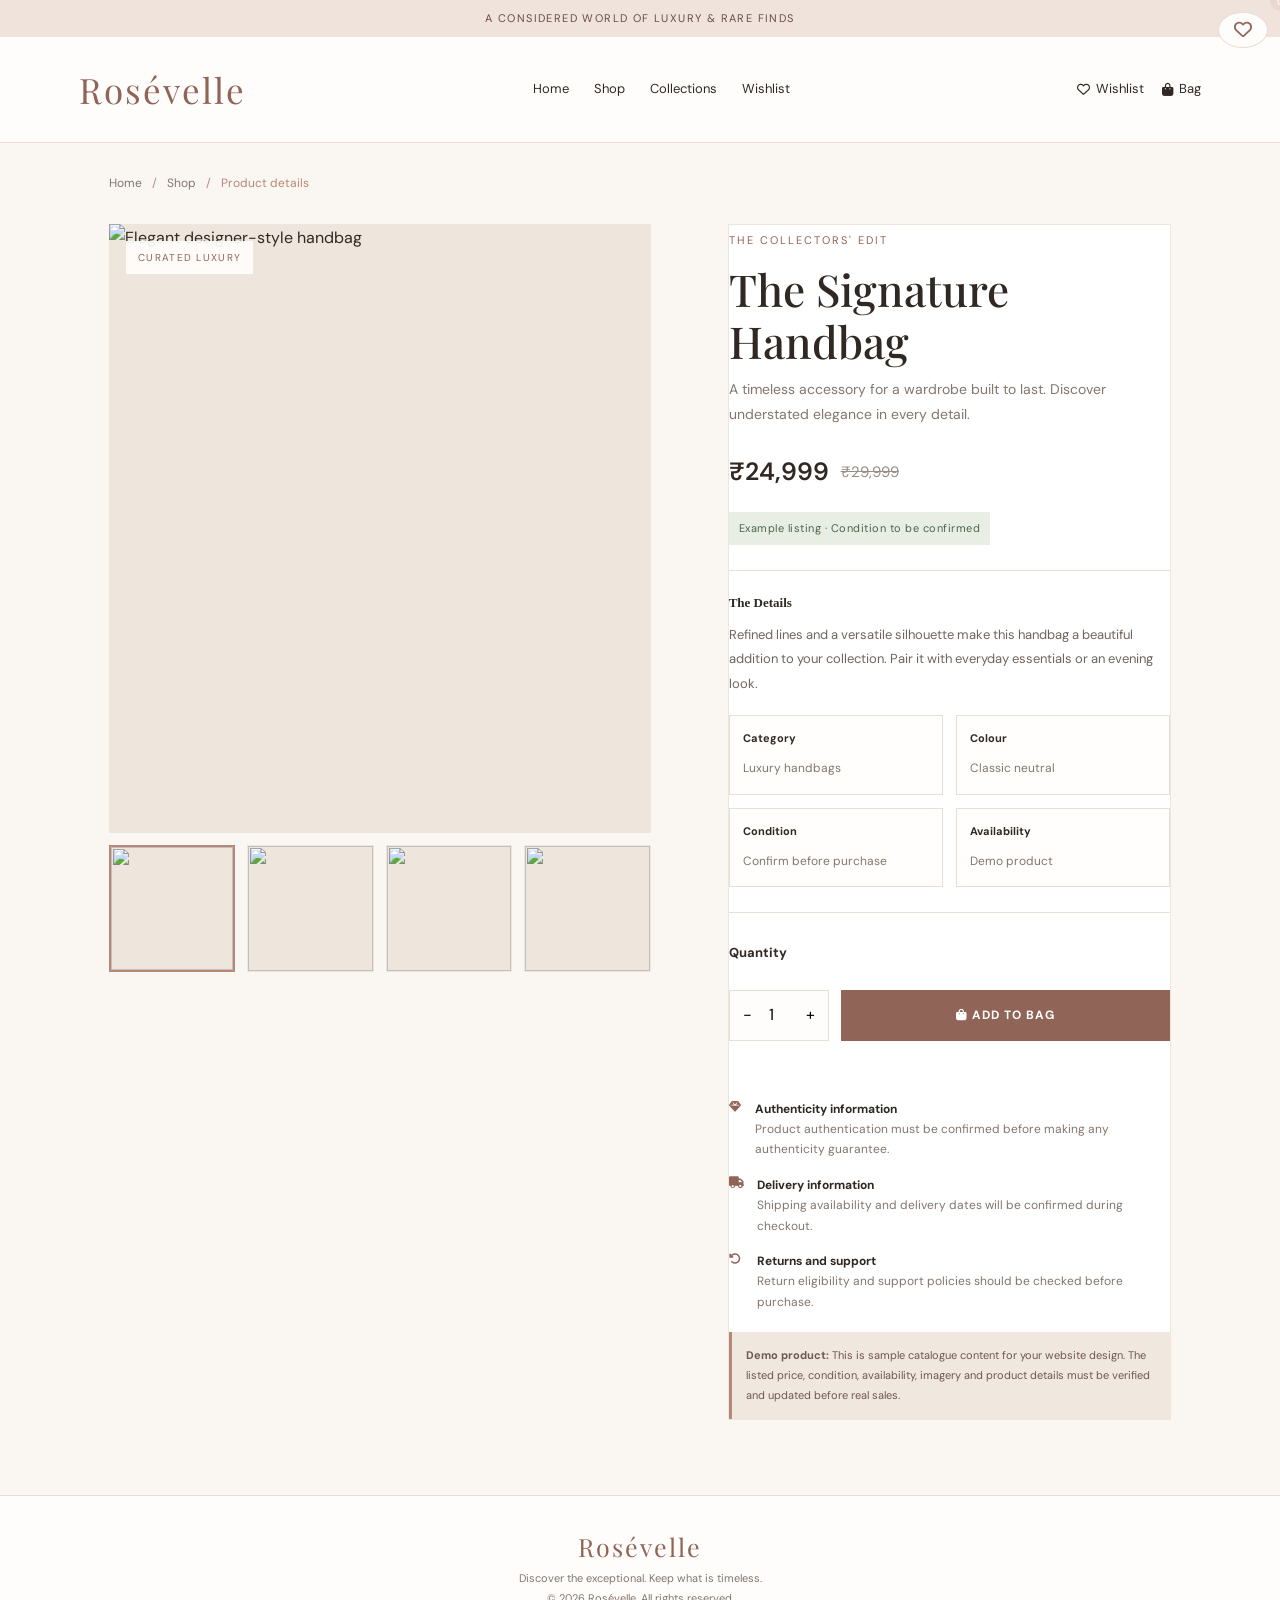
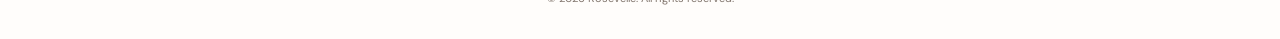
==== product.html @ 2bb7057b "Add product details page with HTML structure This file contains the complete HTML structure for the " ====
<!DOCTYPE html>
<html lang="en">
<head>
  <meta charset="UTF-8">
  <meta name="viewport" content="width=device-width, initial-scale=1.0">

  <title>Product Details | Rosévelle</title>
  <meta name="description" content="Explore exceptional luxury and collectible finds at Rosévelle.">

  <link rel="stylesheet" href="style.css">
  <link rel="preconnect" href="https://fonts.googleapis.com">
  <link rel="preconnect" href="https://fonts.gstatic.com" crossorigin>
  <link href="https://fonts.googleapis.com/css2?family=DM+Sans:wght@400;500;600;700&family=Playfair+Display:wght@400;500;600;700&display=swap" rel="stylesheet">
  <link rel="stylesheet" href="https://cdnjs.cloudflare.com/ajax/libs/font-awesome/6.5.2/css/all.min.css">

  <style>
    :root {
      --rv-cream: #faf7f2;
      --rv-white: #fffdfb;
      --rv-rose: #b88778;
      --rv-dark-rose: #906456;
      --rv-ink: #302923;
      --rv-muted: #82766e;
      --rv-border: #e8ded5;
      --rv-green: #58745b;
    }

    * { box-sizing: border-box; }

    body {
      margin: 0;
      background: var(--rv-cream);
      color: var(--rv-ink);
      font-family: "DM Sans", sans-serif;
    }

    a { color: inherit; text-decoration: none; }
    button, input { font: inherit; }
    button { cursor: pointer; }

    .rv-header {
      background: var(--rv-white);
      border-bottom: 1px solid var(--rv-border);
    }

    .rv-topline {
      padding: 9px 16px;
      text-align: center;
      background: #efe3dc;
      color: #674d43;
      font-size: 11px;
      letter-spacing: 1.4px;
    }

    .rv-header-main {
      max-width: 1250px;
      margin: auto;
      padding: 23px 5%;
      display: flex;
      align-items: center;
      justify-content: space-between;
      gap: 20px;
    }

    .rv-logo {
      font-family: "Playfair Display", serif;
      font-size: clamp(24px, 4vw, 35px);
      letter-spacing: 2px;
      color: var(--rv-dark-rose);
      white-space: nowrap;
    }

    .rv-nav {
      display: flex;
      gap: 25px;
      align-items: center;
      font-size: 13px;
    }

    .rv-nav a:hover,
    .rv-breadcrumb a:hover { color: var(--rv-rose); }

    .rv-header-actions {
      display: flex;
      align-items: center;
      gap: 18px;
    }

    .rv-icon-link {
      display: inline-flex;
      align-items: center;
      gap: 6px;
      font-size: 13px;
    }

    .rv-count {
      display: inline-grid;
      place-items: center;
      min-width: 20px;
      height: 20px;
      padding: 0 5px;
      border-radius: 50%;
      background: #ead8cf;
      font-size: 11px;
    }

    .rv-menu-toggle {
      display: none;
      background: none;
      border: 0;
      color: var(--rv-ink);
      font-size: 22px;
    }

    .rv-main {
      max-width: 1190px;
      margin: auto;
      padding: 30px 5% 75px;
    }

    .rv-breadcrumb {
      display: flex;
      flex-wrap: wrap;
      gap: 10px;
      margin-bottom: 30px;
      color: var(--rv-muted);
      font-size: 12px;
    }

    .rv-breadcrumb span { color: var(--rv-rose); }

    .rv-product-grid {
      display: grid;
      grid-template-columns: minmax(0, 1.1fr) minmax(320px, .9fr);
      gap: clamp(35px, 6vw, 80px);
      align-items: start;
    }

    .rv-gallery-main {
      position: relative;
      overflow: hidden;
      background: #eee6dd;
      aspect-ratio: 4 / 4.5;
    }

    .rv-gallery-main img {
      display: block;
      width: 100%;
      height: 100%;
      object-fit: cover;
      transition: opacity .2s ease;
    }

    .rv-image-label {
      position: absolute;
      top: 17px;
      left: 17px;
      padding: 8px 12px;
      background: rgba(255,253,251,.92);
      color: var(--rv-dark-rose);
      font-size: 10px;
      letter-spacing: 1.3px;
      text-transform: uppercase;
    }

    .rv-thumbnails {
      display: grid;
      grid-template-columns: repeat(4, 1fr);
      gap: 12px;
      margin-top: 12px;
    }

    .rv-thumb {
      padding: 0;
      overflow: hidden;
      border: 1px solid transparent;
      background: #eee6dd;
      aspect-ratio: 1;
    }

    .rv-thumb.active { border: 2px solid var(--rv-rose); }

    .rv-thumb img {
      display: block;
      width: 100%;
      height: 100%;
      object-fit: cover;
    }

    .rv-product-info { padding-top: 6px; }

    .rv-eyebrow {
      color: var(--rv-dark-rose);
      font-size: 11px;
      letter-spacing: 2px;
      text-transform: uppercase;
    }

    .rv-product-title {
      margin: 14px 0 10px;
      font-family: "Playfair Display", serif;
      font-size: clamp(30px, 4vw, 44px);
      font-weight: 500;
      line-height: 1.18;
    }

    .rv-subtitle {
      margin: 0;
      color: var(--rv-muted);
      font-size: 14px;
      line-height: 1.8;
    }

    .rv-price-row {
      display: flex;
      flex-wrap: wrap;
      align-items: center;
      gap: 12px;
      margin: 24px 0 10px;
    }

    .rv-price {
      font-size: 25px;
      font-weight: 600;
    }

    .rv-old-price {
      color: #998d85;
      font-size: 15px;
      text-decoration: line-through;
    }

    .rv-condition {
      display: inline-block;
      margin-top: 8px;
      padding: 7px 10px;
      background: #e8eee4;
      color: #49654b;
      font-size: 11px;
      letter-spacing: .5px;
    }

    .rv-divider {
      height: 1px;
      margin: 25px 0;
      background: var(--rv-border);
    }

    .rv-section-title {
      margin: 0 0 12px;
      font-size: 13px;
      font-weight: 700;
    }

    .rv-description {
      color: #6f655e;
      font-size: 13px;
      line-height: 1.9;
    }

    .rv-detail-list {
      display: grid;
      grid-template-columns: 1fr 1fr;
      gap: 13px;
      margin: 18px 0 0;
    }

    .rv-detail {
      padding: 13px;
      border: 1px solid var(--rv-border);
      background: rgba(255,253,251,.65);
    }

    .rv-detail strong {
      display: block;
      margin-bottom: 6px;
      font-size: 11px;
    }

    .rv-detail span {
      color: var(--rv-muted);
      font-size: 12px;
    }

    .rv-purchase-row {
      display: flex;
      gap: 12px;
      margin-top: 24px;
    }

    .rv-quantity {
      display: flex;
      align-items: center;
      border: 1px solid var(--rv-border);
      background: var(--rv-white);
    }

    .rv-quantity button {
      width: 35px;
      height: 49px;
      border: 0;
      background: transparent;
    }

    .rv-quantity input {
      width: 28px;
      padding: 0;
      border: 0;
      outline: none;
      background: transparent;
      text-align: center;
    }

    .rv-add-button {
      flex: 1;
      min-height: 49px;
      padding: 12px 18px;
      border: 1px solid var(--rv-dark-rose);
      background: var(--rv-dark-rose);
      color: white;
      font-size: 12px;
      font-weight: 700;
      letter-spacing: 1px;
      text-transform: uppercase;
      transition: background .2s;
    }

    .rv-add-button:hover {
      background: #745044;
    }

    .rv-wishlist-button {
      display: grid;
      place-items: center;
      width: 50px;
      min-width: 50px;
      border: 1px solid var(--rv-border);
      background: var(--rv-white);
      color: var(--rv-dark-rose);
      font-size: 18px;
    }

    .rv-message {
      min-height: 22px;
      margin: 12px 0 0;
      color: var(--rv-green);
      font-size: 12px;
      line-height: 1.6;
    }

    .rv-service-list {
      display: grid;
      gap: 15px;
      margin-top: 24px;
    }

    .rv-service {
      display: flex;
      align-items: flex-start;
      gap: 12px;
      color: var(--rv-muted);
      font-size: 12px;
      line-height: 1.7;
    }

    .rv-service i {
      width: 17px;
      margin-top: 2px;
      color: var(--rv-dark-rose);
    }

    .rv-service strong {
      display: block;
      color: var(--rv-ink);
      font-size: 12px;
    }

    .rv-note {
      margin-top: 20px;
      padding: 14px;
      border-left: 3px solid var(--rv-rose);
      background: #f0e7df;
      color: #6e584e;
      font-size: 11px;
      line-height: 1.8;
    }

    .rv-footer {
      padding: 30px 5%;
      border-top: 1px solid var(--rv-border);
      background: var(--rv-white);
      text-align: center;
    }

    .rv-footer-logo {
      font-family: "Playfair Display", serif;
      font-size: 25px;
      letter-spacing: 2px;
      color: var(--rv-dark-rose);
    }

    .rv-footer p {
      color: var(--rv-muted);
      font-size: 11px;
      line-height: 1.8;
    }

    @media (max-width: 800px) {
      .rv-header-main { flex-wrap: wrap; padding: 18px 5%; }
      .rv-menu-toggle { display: block; }
      .rv-nav {
        display: none;
        order: 3;
        width: 100%;
        padding: 15px 0 5px;
        flex-direction: column;
        align-items: flex-start;
        gap: 18px;
      }
      .rv-nav.active { display: flex; }
      .rv-product-grid { grid-template-columns: 1fr; gap: 35px; }
      .rv-product-info { padding-top: 0; }
    }

    @media (max-width: 430px) {
      .rv-header-actions { gap: 12px; }
      .rv-icon-link .rv-action-text { display: none; }
      .rv-main { padding-top: 22px; }
      .rv-purchase-row { gap: 8px; }
      .rv-add-button { padding: 10px; font-size: 10px; }
      .rv-detail-list { gap: 8px; }
    }

    @media (prefers-reduced-motion: reduce) {
      *, *::before, *::after {
        scroll-behavior: auto !important;
        transition: none !important;
      }
    }
  </style>
</head>

<body>
  <header class="rv-header">
    <div class="rv-topline">
      A CONSIDERED WORLD OF LUXURY & RARE FINDS
    </div>

    <div class="rv-header-main">
      <button
        class="rv-menu-toggle"
        id="menuToggle"
        aria-label="Open navigation menu"
        aria-expanded="false"
        aria-controls="navLinks"
        type="button"
      >
        <i class="fa-solid fa-bars"></i>
      </button>

      <a class="rv-logo" href="index.html">Rosévelle</a>

      <nav class="rv-nav" id="navLinks" aria-label="Main navigation">
        <a href="index.html">Home</a>
        <a href="shop.html">Shop</a>
        <a href="index.html#categories">Collections</a>
        <a href="wishlist.html">Wishlist</a>
      </nav>

      <div class="rv-header-actions">
        <a class="rv-icon-link" href="wishlist.html" aria-label="Wishlist">
          <i class="fa-regular fa-heart"></i>
          <span class="rv-action-text">Wishlist</span>
        </a>

        <a class="rv-icon-link" href="cart.html" aria-label="Shopping cart">
          <i class="fa-solid fa-bag-shopping"></i>
          <span class="rv-action-text">Bag</span>
          <span class="count rv-count">0</span>
        </a>
      </div>
    </div>
  </header>

  <main class="rv-main">
    <nav class="rv-breadcrumb" aria-label="Breadcrumb">
      <a href="index.html">Home</a>
      <span>/</span>
      <a href="shop.html">Shop</a>
      <span>/</span>
      <span aria-current="page">Product details</span>
    </nav>

    <section class="rv-product-grid">
      <div class="rv-gallery">
        <div class="rv-gallery-main">
          <span class="rv-image-label">Curated Luxury</span>
          <img
            id="mainProductImage"
            src="https://images.unsplash.com/photo-1584917865442-de89df76afd3?auto=format&fit=crop&w=1000&q=85"
            alt="Elegant designer-style handbag"
          >
        </div>

        <div class="rv-thumbnails" aria-label="Product image gallery">
          <button class="rv-thumb active" type="button" aria-label="View product image 1" aria-pressed="true"
            data-image="https://images.unsplash.com/photo-1584917865442-de89df76afd3?auto=format&fit=crop&w=1000&q=85">
            <img src="https://images.unsplash.com/photo-1584917865442-de89df76afd3?auto=format&fit=crop&w=250&q=75" alt="">
          </button>

          <button class="rv-thumb" type="button" aria-label="View product image 2" aria-pressed="false"
            data-image="https://images.unsplash.com/photo-1590874103328-eac38a683ce7?auto=format&fit=crop&w=1000&q=85">
            <img src="https://images.unsplash.com/photo-1590874103328-eac38a683ce7?auto=format&fit=crop&w=250&q=75" alt="">
          </button>

          <button class="rv-thumb" type="button" aria-label="View product image 3" aria-pressed="false"
            data-image="https://images.unsplash.com/photo-1566150905458-1bf1fc113f0d?auto=format&fit=crop&w=1000&q=85">
            <img src="https://images.unsplash.com/photo-1566150905458-1bf1fc113f0d?auto=format&fit=crop&w=250&q=75" alt="">
          </button>

          <button class="rv-thumb" type="button" aria-label="View product image 4" aria-pressed="false"
            data-image="https://images.unsplash.com/photo-1548036328-c9fa89d128fa?auto=format&fit=crop&w=1000&q=85">
            <img src="https://images.unsplash.com/photo-1548036328-c9fa89d128fa?auto=format&fit=crop&w=250&q=75" alt="">
          </button>
        </div>
      </div>

      <div class="rv-product-card product-card">
        <div class="rv-product-info">
          <p class="rv-eyebrow">The Collectors' Edit</p>

          <h1 class="rv-product-title">The Signature Handbag</h1>

          <p class="rv-subtitle">
            A timeless accessory for a wardrobe built to last.
            Discover understated elegance in every detail.
          </p>

          <div class="rv-price-row">
            <span class="rv-price price">₹24,999</span>
            <span class="rv-old-price">₹29,999</span>
          </div>

          <span class="rv-condition">Example listing · Condition to be confirmed</span>

          <div class="rv-divider"></div>

          <h2 class="rv-section-title">The Details</h2>

          <p class="rv-description">
            Refined lines and a versatile silhouette make this handbag
            a beautiful addition to your collection. Pair it with
            everyday essentials or an evening look.
          </p>

          <div class="rv-detail-list">
            <div class="rv-detail">
              <strong>Category</strong>
              <span>Luxury handbags</span>
            </div>
            <div class="rv-detail">
              <strong>Colour</strong>
              <span>Classic neutral</span>
            </div>
            <div class="rv-detail">
              <strong>Condition</strong>
              <span>Confirm before purchase</span>
            </div>
            <div class="rv-detail">
              <strong>Availability</strong>
              <span>Demo product</span>
            </div>
          </div>

          <div class="rv-divider"></div>

          <label class="rv-section-title" for="quantity">Quantity</label>

          <div class="rv-purchase-row">
            <div class="rv-quantity">
              <button type="button" id="decreaseQuantity" aria-label="Decrease quantity">−</button>
              <input id="quantity" type="number" value="1" min="1" max="10" inputmode="numeric" aria-label="Quantity">
              <button type="button" id="increaseQuantity" aria-label="Increase quantity">+</button>
            </div>

            <button
              type="button"
              class="rv-add-button add-to-cart"
              data-product-id="rosevelle-signature-handbag"
            >
              <i class="fa-solid fa-bag-shopping"></i>
              Add to Bag
            </button>

            <button
              type="button"
              class="rv-wishlist-button wishlist-btn"
              data-product-id="rosevelle-signature-handbag"
              aria-label="Add to wishlist"
              aria-pressed="false"
            >
              <i class="fa-regular fa-heart"></i>
            </button>
          </div>

          <p id="productMessage" class="rv-message" role="status" aria-live="polite"></p>

          <div class="rv-service-list">
            <div class="rv-service">
              <i class="fa-solid fa-gem"></i>
              <div>
                <strong>Authenticity information</strong>
                Product authentication must be confirmed before making any authenticity guarantee.
              </div>
            </div>

            <div class="rv-service">
              <i class="fa-solid fa-truck"></i>
              <div>
                <strong>Delivery information</strong>
                Shipping availability and delivery dates will be confirmed during checkout.
              </div>
            </div>

            <div class="rv-service">
              <i class="fa-solid fa-rotate-left"></i>
              <div>
                <strong>Returns and support</strong>
                Return eligibility and support policies should be checked before purchase.
              </div>
            </div>
          </div>

          <div class="rv-note">
            <strong>Demo product:</strong> This is sample catalogue content for your
            website design. The listed price, condition, availability, imagery and
            product details must be verified and updated before real sales.
          </div>
        </div>
      </div>
    </section>
  </main>

  <footer class="rv-footer">
    <a class="rv-footer-logo" href="index.html">Rosévelle</a>
    <p>Discover the exceptional. Keep what is timeless.</p>
    <p>© <span id="currentYear"></span> Rosévelle. All rights reserved.</p>
  </footer>

  <script src="script.js"></script>

  <script>
    // Product image gallery
    const mainProductImage = document.getElementById("mainProductImage");
    const thumbnailButtons = document.querySelectorAll(".rv-thumb");

    thumbnailButtons.forEach(function (button) {
      button.addEventListener("click", function () {
        mainProductImage.src = button.dataset.image;

        thumbnailButtons.forEach(function (thumb) {
          thumb.classList.remove("active");
          thumb.setAttribute("aria-pressed", "false");
        });

        button.classList.add("active");
        button.setAttribute("aria-pressed", "true");
      });
    });

    // Quantity selector
    const quantityInput = document.getElementById("quantity");
    const decreaseButton = document.getElementById("decreaseQuantity");
    const increaseButton = document.getElementById("increaseQuantity");

    decreaseButton.addEventListener("click", function () {
      const current = Number(quantityInput.value) || 1;
      quantityInput.value = Math.max(1, current - 1);
    });

    increaseButton.addEventListener("click", function () {
      const current = Number(quantityInput.value) || 1;
      quantityInput.value = Math.min(10, current + 1);
    });

    quantityInput.addEventListener("change", function () {
      let value = Number(quantityInput.value) || 1;
      value = Math.max(1, Math.min(10, Math.floor(value)));
      quantityInput.value = value;
    });

    // Use the selected quantity with the existing demo cart script.
    const addButton = document.querySelector(".rv-add-button");
    const productMessage = document.getElementById("productMessage");

    addButton.addEventListener("click", function () {
      const quantity = Number(quantityInput.value) || 1;
      const productId = addButton.dataset.productId;

      try {
        const saved = JSON.parse(localStorage.getItem("rosevelleCart") || "[]");
        const cart = Array.isArray(saved) ? saved : [];

        let item = cart.find(function (product) {
          return product.id === productId;
        });

        if (item) {
          item.quantity = (Number(item.quantity) || 0) + quantity;
        } else {
          cart.push({
            id: productId,
            name: "The Signature Handbag",
            price: "₹24,999",
            quantity: quantity
          });
        }

        localStorage.setItem("rosevelleCart", JSON.stringify(cart));

        const count = document.querySelector(".rv-count");
        if (count) {
          count.textContent = cart.reduce(function (sum, product) {
            return sum + (Number(product.quantity) || 0);
          }, 0);
        }

        productMessage.textContent =
          quantity + " item(s) added to your demo shopping bag.";
      } catch (error) {
        productMessage.textContent =
          "Your browser could not save the demo cart. Please check browser storage settings.";
      }
    });

    // Product-page wishlist feedback
    const wishlistButton = document.querySelector(".rv-wishlist-button");

    wishlistButton.addEventListener("click", function () {
      const saved = wishlistButton.getAttribute("aria-pressed") === "true";
      productMessage.textContent = saved
        ? "Product removed from wishlist."
        : "Product saved to your wishlist.";
    });
  </script>
</body>
</html>
---- style.css ----
/* =========================================
   ROSÉVELLE — LUXURY WEBSITE STYLES
   ========================================= */

/* ---------- RESET & BASE ---------- */

* {
    margin: 0;
    padding: 0;
    box-sizing: border-box;
}

:root {
    --cream: #faf7f2;
    --ivory: #fffdf9;
    --rose-gold: #b77e79;
    --rose-light: #e8c9c3;
    --rose-dark: #875852;
    --champagne: #d8c3a5;
    --text: #332c2a;
    --text-light: #786e69;
    --white: #ffffff;
    --border: #e9dfd6;
    --shadow: 0 12px 35px rgba(70, 45, 35, 0.09);
    --transition: 0.3s ease;
}

html {
    scroll-behavior: smooth;
    scroll-padding-top: 100px;
}

body {
    font-family: 'Montserrat', sans-serif;
    background: var(--cream);
    color: var(--text);
    line-height: 1.7;
    overflow-x: hidden;
}

img {
    display: block;
    width: 100%;
    max-width: 100%;
    object-fit: cover;
}

a {
    color: inherit;
    text-decoration: none;
}

button,
input {
    font: inherit;
}

button {
    cursor: pointer;
}

button:focus-visible,
a:focus-visible,
input:focus-visible {
    outline: 2px solid var(--rose-gold);
    outline-offset: 4px;
}

ul {
    list-style: none;
}

h1,
h2,
h3,
.logo {
    font-family: 'Cormorant Garamond', serif;
    line-height: 1.15;
}

h1 {
    font-size: clamp(2.8rem, 5vw, 5rem);
    font-weight: 500;
}

h2 {
    font-size: clamp(2.2rem, 4vw, 3.5rem);
    font-weight: 500;
}

h3 {
    font-size: 1.5rem;
    font-weight: 600;
}

p {
    color: var(--text-light);
}

.section-padding {
    padding: 100px 7%;
}

.eyebrow {
    display: inline-block;
    color: var(--rose-dark);
    font-size: 0.7rem;
    font-weight: 600;
    letter-spacing: 3px;
    text-transform: uppercase;
    margin-bottom: 18px;
}

.section-heading {
    text-align: center;
    max-width: 720px;
    margin: 0 auto 55px;
}

.section-heading h2 {
    margin-bottom: 15px;
}

.section-heading p {
    font-size: 0.9rem;
}

.btn {
    display: inline-flex;
    align-items: center;
    justify-content: center;
    gap: 12px;
    padding: 14px 27px;
    border: 1px solid transparent;
    font-size: 0.75rem;
    font-weight: 600;
    letter-spacing: 1px;
    transition: var(--transition);
}

.btn-primary {
    background: var(--rose-gold);
    color: var(--white);
}

.btn-primary:hover {
    background: var(--rose-dark);
    transform: translateY(-2px);
}

.btn-outline {
    background: transparent;
    color: var(--rose-dark);
    border-color: var(--rose-gold);
}

.btn-outline:hover {
    background: var(--rose-gold);
    color: var(--white);
}

.text-link {
    display: inline-flex;
    align-items: center;
    gap: 10px;
    color: var(--rose-dark);
    font-size: 0.75rem;
    font-weight: 600;
    border-bottom: 1px solid var(--rose-gold);
    padding-bottom: 5px;
}

.text-link i {
    transition: transform var(--transition);
}

.text-link:hover i {
    transform: translateX(5px);
}

/* ---------- ANNOUNCEMENT BAR ---------- */

.announcement-bar {
    background: var(--rose-dark);
    color: var(--white);
    text-align: center;
    padding: 9px 15px;
    font-size: 0.65rem;
    font-weight: 500;
    letter-spacing: 2px;
}

/* ---------- HEADER & NAVIGATION ---------- */

.site-header {
    position: sticky;
    top: 0;
    z-index: 1000;
    background: rgba(255, 253, 249, 0.97);
    backdrop-filter: blur(12px);
    box-shadow: 0 2px 15px rgba(50, 35, 30, 0.04);
}

.navbar {
    min-height: 90px;
    display: flex;
    align-items: center;
    justify-content: space-between;
    gap: 25px;
    padding: 15px 7%;
}

.logo {
    display: inline-flex;
    align-items: center;
    gap: 10px;
    color: var(--rose-dark);
    font-size: 1.55rem;
    font-weight: 600;
    letter-spacing: 1px;
    white-space: nowrap;
}

.logo i {
    color: var(--rose-gold);
    font-size: 1.1rem;
}

.nav-links {
    display: flex;
    align-items: center;
    justify-content: center;
    gap: 30px;
}

.nav-links a {
    position: relative;
    color: var(--text);
    font-size: 0.72rem;
    font-weight: 500;
    transition: color var(--transition);
}

.nav-links a::after {
    content: '';
    position: absolute;
    bottom: -7px;
    left: 0;
    width: 0;
    height: 1px;
    background: var(--rose-gold);
    transition: width var(--transition);
}

.nav-links a:hover {
    color: var(--rose-dark);
}

.nav-links a:hover::after {
    width: 100%;
}

.nav-actions {
    display: flex;
    align-items: center;
    gap: 19px;
}

.nav-actions a {
    position: relative;
    font-size: 1rem;
    transition: color var(--transition);
}

.nav-actions a:hover {
    color: var(--rose-gold);
}

.count {
    position: absolute;
    top: -9px;
    right: -10px;
    min-width: 16px;
    height: 16px;
    padding: 0 4px;
    display: flex;
    align-items: center;
    justify-content: center;
    border-radius: 50%;
    background: var(--rose-gold);
    color: var(--white);
    font-size: 0.55rem;
}

.menu-toggle {
    display: none;
    background: none;
    border: none;
    color: var(--text);
    font-size: 1.3rem;
}

/* ---------- HERO SECTION ---------- */

.hero {
    position: relative;
    min-height: 650px;
    padding: 75px 7%;
    display: grid;
    grid-template-columns: 1fr 0.9fr;
    align-items: center;
    gap: 70px;
    overflow: hidden;
    background: linear-gradient(120deg, #f7eee7, #fffaf5 60%, #f0ded6);
}

.hero-content {
    position: relative;
    z-index: 2;
    max-width: 570px;
}

.hero-content h1 {
    margin-bottom: 24px;
    color: var(--text);
}

.hero-content p {
    max-width: 440px;
    margin-bottom: 30px;
    font-size: 0.95rem;
    line-height: 1.9;
}

.hero-features {
    display: flex;
    flex-wrap: wrap;
    gap: 25px;
    margin-top: 35px;
}

.hero-features span {
    display: inline-flex;
    align-items: center;
    gap: 8px;
    color: var(--text-light);
    font-size: 0.72rem;
}

.hero-features i {
    color: var(--rose-gold);
}

.hero-image {
    position: relative;
    z-index: 1;
    height: 480px;
}

.hero-image > img {
    height: 100%;
    border-radius: 180px 180px 5px 5px;
    box-shadow: var(--shadow);
}

.hero-image-label {
    position: absolute;
    right: -20px;
    bottom: 35px;
    min-width: 235px;
    padding: 20px 25px;
    background: var(--ivory);
    box-shadow: var(--shadow);
}

.hero-image-label span {
    display: block;
    margin-bottom: 7px;
    color: var(--rose-dark);
    font-size: 0.6rem;
    letter-spacing: 2px;
}

.hero-image-label strong {
    font-family: 'Cormorant Garamond', serif;
    font-size: 1.3rem;
    font-weight: 600;
}

.hero-decoration {
    position: absolute;
    border: 1px solid rgba(183, 126, 121, 0.18);
    border-radius: 50%;
    pointer-events: none;
}

.decoration-one {
    width: 350px;
    height: 350px;
    top: -180px;
    left: 35%;
}

.decoration-two {
    width: 250px;
    height: 250px;
    bottom: -130px;
    left: 20%;
}

/* ---------- TRUST STRIP ---------- */

.trust-strip {
    display: grid;
    grid-template-columns: repeat(4, 1fr);
    padding: 27px 7%;
    background: var(--ivory);
    border-bottom: 1px solid var(--border);
}

.trust-item {
    display: flex;
    align-items: center;
    justify-content: center;
    gap: 12px;
    padding: 8px;
    border-right: 1px solid var(--border);
}

.trust-item:last-child {
    border-right: none;
}

.trust-item i {
    color: var(--rose-gold);
    font-size: 1.1rem;
}

.trust-item span {
    color: var(--text-light);
    font-size: 0.7rem;
    font-weight: 500;
}

/* ---------- CATEGORY SECTION ---------- */

.categories-section {
    background: var(--cream);
}

.category-grid {
    display: grid;
    grid-template-columns: repeat(4, minmax(0, 1fr));
    gap: 25px;
}

.category-card {
    display: block;
    min-width: 0;
}

.category-image {
    position: relative;
    height: 340px;
    overflow: hidden;
    background: #eadfd5;
}

.category-image img {
    height: 100%;
    transition: transform 0.7s ease;
}

.category-card:hover .category-image img {
    transform: scale(1.07);
}

.category-number {
    position: absolute;
    top: 15px;
    left: 15px;
    display: grid;
    place-items: center;
    width: 38px;
    height: 38px;
    background: rgba(255, 253, 249, 0.92);
    color: var(--rose-dark);
    font-family: 'Cormorant Garamond', serif;
    font-size: 1rem;
}

.category-info {
    display: flex;
    align-items: center;
    justify-content: space-between;
    gap: 10px;
    padding: 19px 0;
    border-bottom: 1px solid var(--border);
}

.category-info h3 {
    margin-bottom: 6px;
    font-size: 1.4rem;
    transition: color var(--transition);
}

.category-card:hover .category-info h3 {
    color: var(--rose-dark);
}

.category-info p {
    font-size: 0.7rem;
}

.category-arrow {
    flex-shrink: 0;
    display: grid;
    place-items: center;
    width: 38px;
    height: 38px;
    border: 1px solid var(--border);
    border-radius: 50%;
    color: var(--rose-dark);
    transition: all var(--transition);
}

.category-card:hover .category-arrow {
    background: var(--rose-gold);
    border-color: var(--rose-gold);
    color: var(--white);
}

/* ---------- FEATURED COLLECTION ---------- */

.featured-section {
    background: var(--ivory);
}

.section-heading-row {
    max-width: none;
    display: flex;
    align-items: end;
    justify-content: space-between;
    gap: 25px;
    text-align: left;
}

.section-heading-row .text-link {
    flex-shrink: 0;
    margin-bottom: 12px;
}

.product-grid {
    display: grid;
    grid-template-columns: repeat(4, minmax(0, 1fr));
    gap: 25px;
}

.product-card {
    min-width: 0;
    background: var(--white);
    border: 1px solid rgba(233, 223, 214, 0.8);
    transition: transform var(--transition), box-shadow var(--transition);
}

.product-card:hover {
    transform: translateY(-5px);
    box-shadow: var(--shadow);
}

.product-image {
    position: relative;
    height: 320px;
    overflow: hidden;
    background: #f0e8df;
}

.product-image > img {
    height: 100%;
    transition: transform 0.6s ease;
}

.product-card:hover .product-image > img {
    transform: scale(1.05);
}

.product-badge {
    position: absolute;
    top: 14px;
    left: 14px;
    padding: 6px 10px;
    background: var(--rose-gold);
    color: var(--white);
    font-size: 0.58rem;
    font-weight: 600;
    letter-spacing: 0.5px;
}

.gold-badge {
    background: #b29a72;
}

.wishlist-btn {
    position: absolute;
    top: 12px;
    right: 12px;
    display: grid;
    place-items: center;
    width: 36px;
    height: 36px;
    border: none;
    border-radius: 50%;
    background: rgba(255, 253, 249, 0.95);
    color: var(--rose-dark);
    font-size: 1rem;
    transition: all var(--transition);
}

.wishlist-btn:hover {
    background: var(--rose-gold);
    color: var(--white);
}

.quick-view {
    position: absolute;
    right: 12px;
    bottom: 12px;
    left: 12px;
    padding: 11px;
    background: rgba(255, 253, 249, 0.96);
    color: var(--text);
    text-align: center;
    font-size: 0.7rem;
    font-weight: 600;
    opacity: 0;
    transform: translateY(10px);
    transition: all var(--transition);
}

.product-card:hover .quick-view,
.quick-view:focus-visible {
    opacity: 1;
    transform: translateY(0);
}

.product-info {
    padding: 22px 18px;
}

.product-category {
    display: block;
    margin-bottom: 9px;
    color: var(--rose-dark);
    font-size: 0.6rem;
    font-weight: 600;
    letter-spacing: 1.5px;
}

.product-info h3 {
    min-height: 42px;
    margin-bottom: 10px;
    font-size: 1.3rem;
}

.product-info h3 a:hover {
    color: var(--rose-dark);
}

.product-rating {
    display: flex;
    align-items: center;
    flex-wrap: wrap;
    gap: 8px;
    margin-bottom: 12px;
}

.product-rating span {
    color: #b69a65;
    font-size: 0.8rem;
    letter-spacing: 1px;
}

.product-rating small {
    color: var(--text-light);
    font-size: 0.6rem;
}

.product-price {
    margin-bottom: 18px;
    color: var(--text);
    font-size: 1rem;
    font-weight: 600;
}

.add-to-cart {
    width: 100%;
    padding: 12px 10px;
    font-size: 0.65rem;
}

/* ---------- BRANDS SECTION ---------- */

.brands-section {
    background: #f3e8df;
}

.brands-grid {
    display: grid;
    grid-template-columns: repeat(5, minmax(0, 1fr));
    align-items: center;
    gap: 20px;
}

.brand-name {
    display: flex;
    align-items: center;
    justify-content: center;
    min-height: 90px;
    padding: 15px;
    border: 1px solid rgba(183, 126, 121, 0.25);
    color: var(--rose-dark);
    font-family: 'Cormorant Garamond', serif;
    font-size: clamp(1rem, 1.7vw, 1.6rem);
    font-weight: 700;
    letter-spacing: 2px;
    text-align: center;
    transition: all var(--transition);
}

.brand-name:hover {
    background: var(--ivory);
    border-color: var(--rose-gold);
    transform: translateY(-4px);
}

/* ---------- EDITORIAL SECTION ---------- */

.editorial-section {
    display: grid;
    grid-template-columns: 1fr 1fr;
    align-items: center;
    gap: 85px;
    background: var(--ivory);
}

.editorial-image {
    height: 510px;
    overflow: hidden;
}

.editorial-image img {
    height: 100%;
}

.editorial-content h2 {
    margin-bottom: 25px;
}

.editorial-content p {
    margin-bottom: 28px;
    font-size: 0.9rem;
    line-height: 2;
}

/* ---------- NEWSLETTER ---------- */

.newsletter-section {
    padding: 90px 7%;
    background: linear-gradient(120deg, #ead6cf, #f8eee6);
    text-align: center;
}

.newsletter-content {
    max-width: 680px;
    margin: 0 auto;
}

.newsletter-content h2 {
    margin-bottom: 15px;
}

.newsletter-content > p {
    margin-bottom: 25px;
    font-size: 0.85rem;
}

.newsletter-form {
    display: flex;
    gap: 0;
    max-width: 540px;
    margin: 30px auto 0;
}

.newsletter-form input {
    flex: 1;
    min-width: 0;
    padding: 15px 18px;
    border: 1px solid var(--border);
    border-right: none;
    background: var(--ivory);
    color: var(--text);
    outline-offset: -2px;
}

.newsletter-form input::placeholder {
    color: #a49a94;
    font-size: 0.75rem;
}

.newsletter-form .btn {
    flex-shrink: 0;
}

.newsletter-content .form-message {
    margin-top: 15px;
    font-size: 0.8rem;
}

/* ---------- FOOTER ---------- */

.site-footer {
    background: #332a28;
    color: #f8eee6;
}

.footer-main {
    display: grid;
    grid-template-columns: 1.5fr 1fr 1.3fr 1fr;
    gap: 45px;
    padding: 75px 7%;
}

.footer-logo {
    margin-bottom: 22px;
    color: #f4dcd2;
}

.footer-logo i {
    color: #d3a29a;
}

.footer-brand > p {
    max-width: 300px;
    margin-bottom: 25px;
    color: #c9bdb6;
    font-size: 0.78rem;
    line-height: 1.9;
}

.social-links {
    display: flex;
    gap: 12px;
}

.social-links a {
    display: grid;
    place-items: center;
    width: 38px;
    height: 38px;
    border: 1px solid rgba(255, 255, 255, 0.2);
    border-radius: 50%;
    color: #f4dcd2;
    transition: all var(--transition);
}

.social-links a:hover {
    background: var(--rose-gold);
    border-color: var(--rose-gold);
}

.footer-column {
    display: flex;
    flex-direction: column;
    align-items: flex-start;
    gap: 13px;
}

.footer-column h3 {
    margin-bottom: 10px;
    color: #f4dcd2;
    font-size: 1.35rem;
}

.footer-column a {
    color: #c9bdb6;
    font-size: 0.72rem;
    transition: color var(--transition);
}

.footer-column a:hover {
    color: #f4dcd2;
}

.footer-bottom {
    display: flex;
    align-items: center;
    justify-content: space-between;
    gap: 20px;
    padding: 22px 7%;
    border-top: 1px solid rgba(255, 255, 255, 0.12);
}

.footer-bottom p {
    color: #c9bdb6;
    font-size: 0.65rem;
}

/* ---------- ACCESSIBILITY ---------- */

.visually-hidden {
    position: absolute;
    width: 1px;
    height: 1px;
    padding: 0;
    margin: -1px;
    overflow: hidden;
    clip: rect(0, 0, 0, 0);
    white-space: nowrap;
    border: 0;
}

/* ---------- TABLETS ---------- */

@media (max-width: 1100px) {
    .navbar {
        gap: 18px;
        padding-right: 5%;
        padding-left: 5%;
    }

    .logo {
        font-size: 1.3rem;
    }

    .nav-links {
        gap: 18px;
    }

    .nav-actions {
        gap: 14px;
    }

    .hero {
        gap: 40px;
        padding-right: 5%;
        padding-left: 5%;
    }

    .section-padding {
        padding: 80px 5%;
    }

    .category-grid,
    .product-grid {
        grid-template-columns: repeat(2, minmax(0, 1fr));
    }

    .category-image {
        height: 380px;
    }

    .product-image {
        height: 370px;
    }

    .editorial-section {
        gap: 45px;
    }

    .footer-main {
        grid-template-columns: repeat(2, minmax(0, 1fr));
    }
}

/* ---------- MOBILE ---------- */

@media (max-width: 760px) {
    html {
        scroll-padding-top: 80px;
    }

    .announcement-bar {
        font-size: 0.55rem;
        letter-spacing: 1px;
    }

    .navbar {
        position: relative;
        min-height: 75px;
        flex-wrap: wrap;
        gap: 15px;
        padding: 15px 5%;
    }

    .logo {
        font-size: 1.25rem;
    }

    .menu-toggle {
        display: block;
        order: 3;
    }

    .nav-actions {
        margin-left: auto;
        gap: 15px;
    }

    .nav-actions a {
        font-size: 0.95rem;
    }

    .nav-links {
        display: none;
        order: 4;
        width: 100%;
        flex-direction: column;
        align-items: stretch;
        gap: 0;
        padding: 10px 0;
        border-top: 1px solid var(--border);
    }

    .nav-links.active {
        display: flex;
    }

    .nav-links li a {
        display: block;
        padding: 12px 5px;
    }

    .nav-links a::after {
        display: none;
    }

    .hero {
        min-height: auto;
        grid-template-columns: 1fr;
        gap: 40px;
        padding: 65px 6% 75px;
    }

    .hero-content {
        max-width: none;
    }

    .hero-content h1 {
        font-size: clamp(2.8rem, 12vw, 4rem);
    }

    .hero-content p {
        font-size: 0.85rem;
    }

    .hero-image {
        height: 400px;
        margin: 0 10px 0 0;
    }

    .hero-image-label {
        right: -10px;
        bottom: 20px;
        min-width: 200px;
        padding: 16px 18px;
    }

    .trust-strip {
        grid-template-columns: repeat(2, minmax(0, 1fr));
        gap: 10px 0;
        padding: 25px 4%;
    }

    .trust-item {
        justify-content: flex-start;
        padding: 12px 8px;
        border-right: none;
    }

    .trust-item span {
        font-size: 0.65rem;
    }

    .section-padding {
        padding: 65px 5%;
    }

    .section-heading {
        margin-bottom: 35px;
    }

    .section-heading-row {
        align-items: flex-start;
        flex-direction: column;
        gap: 18px;
    }

    .category-grid,
    .product-grid {
        gap: 15px;
    }

    .category-image {
        height: 260px;
    }

    .category-info {
        align-items: flex-start;
    }

    .category-info h3 {
        font-size: 1.2rem;
    }

    .category-info p {
        font-size: 0.65rem;
    }

    .category-arrow {
        width: 32px;
        height: 32px;
    }

    .product-image {
        height: 260px;
    }

    .product-info {
        padding: 17px 13px;
    }

    .product-info h3 {
        font-size: 1.2rem;
    }

    .product-rating {
        gap: 5px;
    }

    .product-rating span {
        font-size: 0.7rem;
    }

    .product-rating small {
        font-size: 0.55rem;
    }

    .product-price {
        font-size: 0.9rem;
    }

    .quick-view {
        opacity: 1;
        transform: translateY(0);
        font-size: 0.65rem;
    }

    .brands-grid {
        grid-template-columns: repeat(2, minmax(0, 1fr));
        gap: 12px;
    }

    .brand-name {
        min-height: 75px;
        font-size: 1.2rem;
    }

    .editorial-section {
        grid-template-columns: 1fr;
        gap: 35px;
    }

    .editorial-image {
        height: 390px;
    }

    .editorial-content h2 {
        font-size: 2.5rem;
    }

    .newsletter-section {
        padding: 65px 5%;
    }

    .newsletter-form {
        flex-direction: column;
        gap: 10px;
    }

    .newsletter-form input {
        min-height: 50px;
        border-right: 1px solid var(--border);
    }

    .newsletter-form .btn {
        min-height: 50px;
    }

    .footer-main {
        grid-template-columns: repeat(2, minmax(0, 1fr));
        gap: 40px 25px;
        padding: 55px 6%;
    }

    .footer-brand {
        grid-column: 1 / -1;
    }

    .footer-bottom {
        align-items: flex-start;
        flex-direction: column;
        gap: 8px;
        padding: 22px 6%;
    }
}

/* ---------- SMALL PHONES ---------- */

@media (max-width: 420px) {
    .nav-actions {
        gap: 11px;
    }

    .nav-actions a {
        font-size: 0.85rem;
    }

    .hero-image {
        height: 330px;
    }

    .hero-features {
        gap: 12px;
    }

    .hero-features span {
        font-size: 0.65rem;
    }

    .category-grid,
    .product-grid {
        grid-template-columns: 1fr;
    }

    .category-image {
        height: 350px;
    }

    .product-image {
        height: 350px;
    }

    .product-info {
        padding: 20px;
    }

    .product-info h3 {
        min-height: auto;
    }

    .footer-main {
        grid-template-columns: 1fr;
    }

    .footer-brand {
        grid-column: auto;
    }
}

/* ---------- REDUCED MOTION ---------- */

@media (prefers-reduced-motion: reduce) {
    *,
    *::before,
    *::after {
        scroll-behavior: auto !important;
        animation-duration: 0.01ms !important;
        animation-iteration-count: 1 !important;
        transition-duration: 0.01ms !important;
    }
}
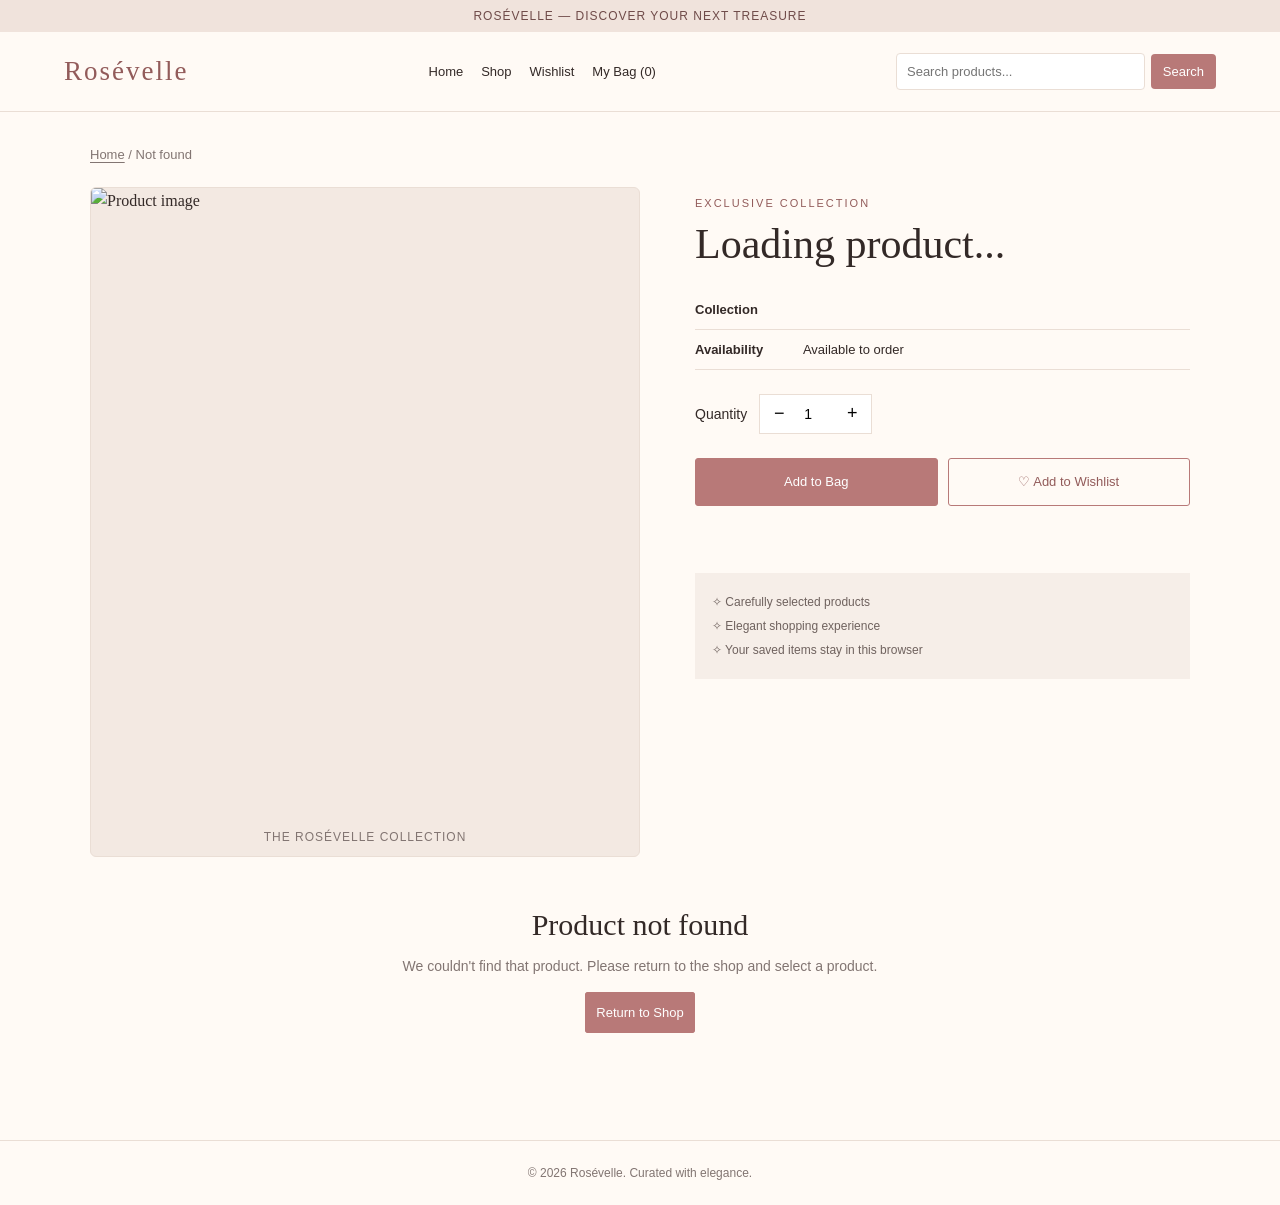
==== commit 7f7086e3: "Update product.html" ====
--- a/product.html
+++ b/product.html
@@ -4,745 +4,659 @@
 <head>
   <meta charset="UTF-8">
   <meta name="viewport" content="width=device-width, initial-scale=1.0">
-
   <title>Product Details | Rosévelle</title>
-  <meta name="description" content="Explore exceptional luxury and collectible finds at Rosévelle.">
-
-  <link rel="stylesheet" href="style.css">
-  <link rel="preconnect" href="https://fonts.googleapis.com">
-  <link rel="preconnect" href="https://fonts.gstatic.com" crossorigin>
-  <link href="https://fonts.googleapis.com/css2?family=DM+Sans:wght@400;500;600;700&family=Playfair+Display:wght@400;500;600;700&display=swap" rel="stylesheet">
-  <link rel="stylesheet" href="https://cdnjs.cloudflare.com/ajax/libs/font-awesome/6.5.2/css/all.min.css">
 
   <style>
     :root {
-      --rv-cream: #faf7f2;
-      --rv-white: #fffdfb;
-      --rv-rose: #b88778;
-      --rv-dark-rose: #906456;
-      --rv-ink: #302923;
-      --rv-muted: #82766e;
-      --rv-border: #e8ded5;
-      --rv-green: #58745b;
-    }
-
-    * { box-sizing: border-box; }
+      --ivory: #fffaf5;
+      --rose: #b87978;
+      --rose-dark: #925b5a;
+      --gold: #c5a36a;
+      --text: #332927;
+      --muted: #827572;
+      --border: #eaded5;
+      --white: #ffffff;
+    }
+
+    * {
+      box-sizing: border-box;
+      margin: 0;
+      padding: 0;
+    }
 
     body {
-      margin: 0;
-      background: var(--rv-cream);
-      color: var(--rv-ink);
-      font-family: "DM Sans", sans-serif;
-    }
-
-    a { color: inherit; text-decoration: none; }
-    button, input { font: inherit; }
-    button { cursor: pointer; }
-
-    .rv-header {
-      background: var(--rv-white);
-      border-bottom: 1px solid var(--rv-border);
-    }
-
-    .rv-topline {
-      padding: 9px 16px;
+      font-family: Georgia, "Times New Roman", serif;
+      background: var(--ivory);
+      color: var(--text);
+      line-height: 1.6;
+    }
+
+    button, input, select {
+      font: inherit;
+    }
+
+    button, a {
+      -webkit-tap-highlight-color: transparent;
+    }
+
+    a {
+      color: inherit;
+      text-decoration: none;
+    }
+
+    .announcement {
+      padding: 9px 12px;
       text-align: center;
-      background: #efe3dc;
-      color: #674d43;
-      font-size: 11px;
-      letter-spacing: 1.4px;
-    }
-
-    .rv-header-main {
-      max-width: 1250px;
-      margin: auto;
-      padding: 23px 5%;
+      background: #f0e3dc;
+      color: #6f4b49;
+      font: 12px Arial, sans-serif;
+      letter-spacing: 1px;
+    }
+
+    header {
+      padding: 18px 5%;
       display: flex;
       align-items: center;
       justify-content: space-between;
-      gap: 20px;
-    }
-
-    .rv-logo {
-      font-family: "Playfair Display", serif;
-      font-size: clamp(24px, 4vw, 35px);
+      gap: 15px;
+      flex-wrap: wrap;
+      border-bottom: 1px solid var(--border);
+      background: var(--ivory);
+    }
+
+    .logo {
+      font-size: 27px;
       letter-spacing: 2px;
-      color: var(--rv-dark-rose);
+      color: var(--rose-dark);
       white-space: nowrap;
     }
 
-    .rv-nav {
-      display: flex;
-      gap: 25px;
-      align-items: center;
-      font-size: 13px;
-    }
-
-    .rv-nav a:hover,
-    .rv-breadcrumb a:hover { color: var(--rv-rose); }
-
-    .rv-header-actions {
+    nav {
       display: flex;
       align-items: center;
       gap: 18px;
-    }
-
-    .rv-icon-link {
-      display: inline-flex;
+      flex-wrap: wrap;
+      font: 13px Arial, sans-serif;
+    }
+
+    nav a:hover {
+      color: var(--rose-dark);
+    }
+
+    .search-form {
+      display: flex;
       align-items: center;
       gap: 6px;
-      font-size: 13px;
-    }
-
-    .rv-count {
-      display: inline-grid;
-      place-items: center;
-      min-width: 20px;
-      height: 20px;
-      padding: 0 5px;
-      border-radius: 50%;
-      background: #ead8cf;
-      font-size: 11px;
-    }
-
-    .rv-menu-toggle {
-      display: none;
-      background: none;
-      border: 0;
-      color: var(--rv-ink);
-      font-size: 22px;
-    }
-
-    .rv-main {
-      max-width: 1190px;
-      margin: auto;
-      padding: 30px 5% 75px;
-    }
-
-    .rv-breadcrumb {
-      display: flex;
-      flex-wrap: wrap;
-      gap: 10px;
-      margin-bottom: 30px;
-      color: var(--rv-muted);
-      font-size: 12px;
-    }
-
-    .rv-breadcrumb span { color: var(--rv-rose); }
-
-    .rv-product-grid {
+      width: 100%;
+      max-width: 320px;
+    }
+
+    .search-form input {
+      min-width: 0;
+      flex: 1;
+      padding: 10px;
+      border: 1px solid var(--border);
+      border-radius: 4px;
+      background: white;
+      outline-color: var(--rose);
+      font: 13px Arial, sans-serif;
+    }
+
+    .search-form button {
+      padding: 10px 12px;
+      border: none;
+      border-radius: 4px;
+      background: var(--rose);
+      color: white;
+      cursor: pointer;
+      font: 13px Arial, sans-serif;
+    }
+
+    main {
+      width: min(1100px, 90%);
+      margin: 35px auto 65px;
+    }
+
+    .breadcrumb {
+      margin-bottom: 25px;
+      color: var(--muted);
+      font: 13px Arial, sans-serif;
+    }
+
+    .breadcrumb a {
+      text-decoration: underline;
+      text-underline-offset: 3px;
+    }
+
+    .product-layout {
       display: grid;
-      grid-template-columns: minmax(0, 1.1fr) minmax(320px, .9fr);
-      gap: clamp(35px, 6vw, 80px);
+      grid-template-columns: minmax(0, 1fr) minmax(0, 0.9fr);
+      gap: 55px;
       align-items: start;
     }
 
-    .rv-gallery-main {
-      position: relative;
+    .product-image-wrap {
+      background: #f3e9e2;
+      border: 1px solid var(--border);
+      border-radius: 6px;
       overflow: hidden;
-      background: #eee6dd;
-      aspect-ratio: 4 / 4.5;
-    }
-
-    .rv-gallery-main img {
+    }
+
+    #productImage {
       display: block;
       width: 100%;
-      height: 100%;
+      aspect-ratio: 4 / 4.6;
       object-fit: cover;
-      transition: opacity .2s ease;
-    }
-
-    .rv-image-label {
-      position: absolute;
-      top: 17px;
-      left: 17px;
-      padding: 8px 12px;
-      background: rgba(255,253,251,.92);
-      color: var(--rv-dark-rose);
-      font-size: 10px;
-      letter-spacing: 1.3px;
+    }
+
+    .image-caption {
+      padding: 12px;
+      text-align: center;
+      color: var(--muted);
+      font: 12px Arial, sans-serif;
+      letter-spacing: 1px;
+    }
+
+    .eyebrow {
+      color: var(--rose-dark);
       text-transform: uppercase;
-    }
-
-    .rv-thumbnails {
-      display: grid;
-      grid-template-columns: repeat(4, 1fr);
-      gap: 12px;
-      margin-top: 12px;
-    }
-
-    .rv-thumb {
-      padding: 0;
-      overflow: hidden;
-      border: 1px solid transparent;
-      background: #eee6dd;
-      aspect-ratio: 1;
-    }
-
-    .rv-thumb.active { border: 2px solid var(--rv-rose); }
-
-    .rv-thumb img {
-      display: block;
-      width: 100%;
-      height: 100%;
-      object-fit: cover;
-    }
-
-    .rv-product-info { padding-top: 6px; }
-
-    .rv-eyebrow {
-      color: var(--rv-dark-rose);
-      font-size: 11px;
       letter-spacing: 2px;
-      text-transform: uppercase;
-    }
-
-    .rv-product-title {
-      margin: 14px 0 10px;
-      font-family: "Playfair Display", serif;
-      font-size: clamp(30px, 4vw, 44px);
-      font-weight: 500;
-      line-height: 1.18;
-    }
-
-    .rv-subtitle {
-      margin: 0;
-      color: var(--rv-muted);
-      font-size: 14px;
-      line-height: 1.8;
-    }
-
-    .rv-price-row {
+      font: 11px Arial, sans-serif;
+      margin: 10px 0;
+    }
+
+    h1 {
+      font-size: clamp(28px, 4vw, 42px);
+      font-weight: normal;
+      line-height: 1.2;
+      margin-bottom: 12px;
+    }
+
+    .price {
+      color: var(--rose-dark);
+      font: 22px Arial, sans-serif;
+      margin: 18px 0;
+    }
+
+    .description {
+      color: #6f625e;
+      font: 15px/1.9 Arial, sans-serif;
+      margin: 20px 0;
+    }
+
+    .detail-line {
+      padding: 12px 0;
+      border-bottom: 1px solid var(--border);
+      font: 13px Arial, sans-serif;
+    }
+
+    .detail-line strong {
+      display: inline-block;
+      min-width: 105px;
+      color: var(--text);
+    }
+
+    .quantity-row {
       display: flex;
-      flex-wrap: wrap;
       align-items: center;
       gap: 12px;
-      margin: 24px 0 10px;
-    }
-
-    .rv-price {
-      font-size: 25px;
-      font-weight: 600;
-    }
-
-    .rv-old-price {
-      color: #998d85;
-      font-size: 15px;
-      text-decoration: line-through;
-    }
-
-    .rv-condition {
-      display: inline-block;
-      margin-top: 8px;
-      padding: 7px 10px;
-      background: #e8eee4;
-      color: #49654b;
-      font-size: 11px;
-      letter-spacing: .5px;
-    }
-
-    .rv-divider {
-      height: 1px;
-      margin: 25px 0;
-      background: var(--rv-border);
-    }
-
-    .rv-section-title {
-      margin: 0 0 12px;
-      font-size: 13px;
-      font-weight: 700;
-    }
-
-    .rv-description {
-      color: #6f655e;
-      font-size: 13px;
-      line-height: 1.9;
-    }
-
-    .rv-detail-list {
+      margin: 24px 0;
+      font: 14px Arial, sans-serif;
+    }
+
+    .quantity-control {
+      display: flex;
+      align-items: center;
+      border: 1px solid var(--border);
+      background: white;
+    }
+
+    .quantity-control button {
+      width: 38px;
+      height: 38px;
+      border: 0;
+      background: white;
+      cursor: pointer;
+      font-size: 18px;
+    }
+
+    #quantity {
+      width: 35px;
+      text-align: center;
+      border: 0;
+      outline: none;
+      background: white;
+    }
+
+    .actions {
       display: grid;
       grid-template-columns: 1fr 1fr;
-      gap: 13px;
-      margin: 18px 0 0;
-    }
-
-    .rv-detail {
-      padding: 13px;
-      border: 1px solid var(--rv-border);
-      background: rgba(255,253,251,.65);
-    }
-
-    .rv-detail strong {
-      display: block;
-      margin-bottom: 6px;
-      font-size: 11px;
-    }
-
-    .rv-detail span {
-      color: var(--rv-muted);
-      font-size: 12px;
-    }
-
-    .rv-purchase-row {
-      display: flex;
-      gap: 12px;
-      margin-top: 24px;
-    }
-
-    .rv-quantity {
-      display: flex;
-      align-items: center;
-      border: 1px solid var(--rv-border);
-      background: var(--rv-white);
-    }
-
-    .rv-quantity button {
-      width: 35px;
-      height: 49px;
-      border: 0;
+      gap: 10px;
+    }
+
+    .action-button {
+      min-height: 48px;
+      padding: 12px 10px;
+      border: 1px solid var(--rose);
+      border-radius: 3px;
+      cursor: pointer;
+      transition: background 0.2s;
+      font: 13px Arial, sans-serif;
+    }
+
+    .primary-button {
+      background: var(--rose);
+      color: white;
+    }
+
+    .primary-button:hover {
+      background: var(--rose-dark);
+    }
+
+    .secondary-button {
       background: transparent;
-    }
-
-    .rv-quantity input {
-      width: 28px;
-      padding: 0;
-      border: 0;
-      outline: none;
-      background: transparent;
+      color: var(--rose-dark);
+    }
+
+    .secondary-button:hover {
+      background: #f4e8e2;
+    }
+
+    #message {
+      min-height: 26px;
+      margin-top: 16px;
+      color: #53734d;
+      font: 13px/1.6 Arial, sans-serif;
+    }
+
+    .benefits {
+      margin-top: 25px;
+      padding: 17px;
+      background: #f6eee8;
+      color: #6f625e;
+      font: 12px/2 Arial, sans-serif;
+    }
+
+    .not-found {
+      padding: 50px 15px;
       text-align: center;
     }
 
-    .rv-add-button {
-      flex: 1;
-      min-height: 49px;
-      padding: 12px 18px;
-      border: 1px solid var(--rv-dark-rose);
-      background: var(--rv-dark-rose);
-      color: white;
-      font-size: 12px;
-      font-weight: 700;
-      letter-spacing: 1px;
-      text-transform: uppercase;
-      transition: background .2s;
-    }
-
-    .rv-add-button:hover {
-      background: #745044;
-    }
-
-    .rv-wishlist-button {
-      display: grid;
-      place-items: center;
-      width: 50px;
-      min-width: 50px;
-      border: 1px solid var(--rv-border);
-      background: var(--rv-white);
-      color: var(--rv-dark-rose);
-      font-size: 18px;
-    }
-
-    .rv-message {
-      min-height: 22px;
-      margin: 12px 0 0;
-      color: var(--rv-green);
-      font-size: 12px;
-      line-height: 1.6;
-    }
-
-    .rv-service-list {
-      display: grid;
-      gap: 15px;
-      margin-top: 24px;
-    }
-
-    .rv-service {
-      display: flex;
-      align-items: flex-start;
-      gap: 12px;
-      color: var(--rv-muted);
-      font-size: 12px;
-      line-height: 1.7;
-    }
-
-    .rv-service i {
-      width: 17px;
-      margin-top: 2px;
-      color: var(--rv-dark-rose);
-    }
-
-    .rv-service strong {
-      display: block;
-      color: var(--rv-ink);
-      font-size: 12px;
-    }
-
-    .rv-note {
-      margin-top: 20px;
-      padding: 14px;
-      border-left: 3px solid var(--rv-rose);
-      background: #f0e7df;
-      color: #6e584e;
-      font-size: 11px;
-      line-height: 1.8;
-    }
-
-    .rv-footer {
-      padding: 30px 5%;
-      border-top: 1px solid var(--rv-border);
-      background: var(--rv-white);
+    .not-found h1 {
+      font-size: 30px;
+    }
+
+    .not-found p {
+      margin: 15px 0 25px;
+      font: 14px Arial, sans-serif;
+      color: var(--muted);
+    }
+
+    footer {
+      padding: 25px 15px;
+      border-top: 1px solid var(--border);
       text-align: center;
-    }
-
-    .rv-footer-logo {
-      font-family: "Playfair Display", serif;
-      font-size: 25px;
-      letter-spacing: 2px;
-      color: var(--rv-dark-rose);
-    }
-
-    .rv-footer p {
-      color: var(--rv-muted);
-      font-size: 11px;
-      line-height: 1.8;
-    }
-
-    @media (max-width: 800px) {
-      .rv-header-main { flex-wrap: wrap; padding: 18px 5%; }
-      .rv-menu-toggle { display: block; }
-      .rv-nav {
-        display: none;
-        order: 3;
-        width: 100%;
-        padding: 15px 0 5px;
-        flex-direction: column;
-        align-items: flex-start;
-        gap: 18px;
-      }
-      .rv-nav.active { display: flex; }
-      .rv-product-grid { grid-template-columns: 1fr; gap: 35px; }
-      .rv-product-info { padding-top: 0; }
-    }
-
-    @media (max-width: 430px) {
-      .rv-header-actions { gap: 12px; }
-      .rv-icon-link .rv-action-text { display: none; }
-      .rv-main { padding-top: 22px; }
-      .rv-purchase-row { gap: 8px; }
-      .rv-add-button { padding: 10px; font-size: 10px; }
-      .rv-detail-list { gap: 8px; }
-    }
-
-    @media (prefers-reduced-motion: reduce) {
-      *, *::before, *::after {
-        scroll-behavior: auto !important;
-        transition: none !important;
+      color: var(--muted);
+      font: 12px Arial, sans-serif;
+    }
+
+    @media (max-width: 720px) {
+      header {
+        justify-content: center;
+      }
+
+      nav {
+        justify-content: center;
+      }
+
+      .search-form {
+        max-width: none;
+      }
+
+      .product-layout {
+        grid-template-columns: 1fr;
+        gap: 25px;
+      }
+
+      main {
+        margin-top: 25px;
+      }
+    }
+
+    @media (max-width: 380px) {
+      .actions {
+        grid-template-columns: 1fr;
+      }
+
+      .logo {
+        font-size: 23px;
       }
     }
   </style>
 </head>
 
 <body>
-  <header class="rv-header">
-    <div class="rv-topline">
-      A CONSIDERED WORLD OF LUXURY & RARE FINDS
+  <div class="announcement">
+    ROSÉVELLE — DISCOVER YOUR NEXT TREASURE
+  </div>
+
+  <header>
+    <a class="logo" href="index.html">Rosévelle</a>
+
+    <nav aria-label="Main navigation">
+      <a href="index.html">Home</a>
+      <a href="index.html#products">Shop</a>
+      <a href="wishlist.html">Wishlist</a>
+      <a href="cart.html">My Bag (<span id="cartCount">0</span>)</a>
+    </nav>
+
+    <form class="search-form" id="searchForm">
+      <input
+        type="search"
+        id="searchInput"
+        placeholder="Search products..."
+        aria-label="Search products"
+        required
+      >
+      <button type="submit">Search</button>
+    </form>
+  </header>
+
+  <main>
+    <div class="breadcrumb">
+      <a href="index.html">Home</a> / <span id="breadcrumbName">Product</span>
     </div>
 
-    <div class="rv-header-main">
-      <button
-        class="rv-menu-toggle"
-        id="menuToggle"
-        aria-label="Open navigation menu"
-        aria-expanded="false"
-        aria-controls="navLinks"
-        type="button"
-      >
-        <i class="fa-solid fa-bars"></i>
-      </button>
-
-      <a class="rv-logo" href="index.html">Rosévelle</a>
-
-      <nav class="rv-nav" id="navLinks" aria-label="Main navigation">
-        <a href="index.html">Home</a>
-        <a href="shop.html">Shop</a>
-        <a href="index.html#categories">Collections</a>
-        <a href="wishlist.html">Wishlist</a>
-      </nav>
-
-      <div class="rv-header-actions">
-        <a class="rv-icon-link" href="wishlist.html" aria-label="Wishlist">
-          <i class="fa-regular fa-heart"></i>
-          <span class="rv-action-text">Wishlist</span>
-        </a>
-
-        <a class="rv-icon-link" href="cart.html" aria-label="Shopping cart">
-          <i class="fa-solid fa-bag-shopping"></i>
-          <span class="rv-action-text">Bag</span>
-          <span class="count rv-count">0</span>
-        </a>
+    <section id="productContent" class="product-layout">
+      <div class="product-image-wrap">
+        <img id="productImage" src="" alt="Product image">
+        <div class="image-caption">THE ROSÉVELLE COLLECTION</div>
       </div>
-    </div>
-  </header>
-
-  <main class="rv-main">
-    <nav class="rv-breadcrumb" aria-label="Breadcrumb">
-      <a href="index.html">Home</a>
-      <span>/</span>
-      <a href="shop.html">Shop</a>
-      <span>/</span>
-      <span aria-current="page">Product details</span>
-    </nav>
-
-    <section class="rv-product-grid">
-      <div class="rv-gallery">
-        <div class="rv-gallery-main">
-          <span class="rv-image-label">Curated Luxury</span>
-          <img
-            id="mainProductImage"
-            src="https://images.unsplash.com/photo-1584917865442-de89df76afd3?auto=format&fit=crop&w=1000&q=85"
-            alt="Elegant designer-style handbag"
-          >
+
+      <div class="product-info">
+        <p class="eyebrow" id="productCategory">Exclusive Collection</p>
+        <h1 id="productName">Loading product...</h1>
+        <p class="price" id="productPrice"></p>
+        <p class="description" id="productDescription"></p>
+
+        <div class="detail-line">
+          <strong>Collection</strong>
+          <span id="productCollection"></span>
         </div>
 
-        <div class="rv-thumbnails" aria-label="Product image gallery">
-          <button class="rv-thumb active" type="button" aria-label="View product image 1" aria-pressed="true"
-            data-image="https://images.unsplash.com/photo-1584917865442-de89df76afd3?auto=format&fit=crop&w=1000&q=85">
-            <img src="https://images.unsplash.com/photo-1584917865442-de89df76afd3?auto=format&fit=crop&w=250&q=75" alt="">
+        <div class="detail-line">
+          <strong>Availability</strong>
+          <span>Available to order</span>
+        </div>
+
+        <div class="quantity-row">
+          <label for="quantity">Quantity</label>
+
+          <div class="quantity-control">
+            <button type="button" id="decreaseQuantity" aria-label="Decrease quantity">−</button>
+            <input id="quantity" type="number" value="1" min="1" max="10" readonly>
+            <button type="button" id="increaseQuantity" aria-label="Increase quantity">+</button>
+          </div>
+        </div>
+
+        <div class="actions">
+          <button type="button" class="action-button primary-button" id="addToCartButton">
+            Add to Bag
           </button>
 
-          <button class="rv-thumb" type="button" aria-label="View product image 2" aria-pressed="false"
-            data-image="https://images.unsplash.com/photo-1590874103328-eac38a683ce7?auto=format&fit=crop&w=1000&q=85">
-            <img src="https://images.unsplash.com/photo-1590874103328-eac38a683ce7?auto=format&fit=crop&w=250&q=75" alt="">
-          </button>
-
-          <button class="rv-thumb" type="button" aria-label="View product image 3" aria-pressed="false"
-            data-image="https://images.unsplash.com/photo-1566150905458-1bf1fc113f0d?auto=format&fit=crop&w=1000&q=85">
-            <img src="https://images.unsplash.com/photo-1566150905458-1bf1fc113f0d?auto=format&fit=crop&w=250&q=75" alt="">
-          </button>
-
-          <button class="rv-thumb" type="button" aria-label="View product image 4" aria-pressed="false"
-            data-image="https://images.unsplash.com/photo-1548036328-c9fa89d128fa?auto=format&fit=crop&w=1000&q=85">
-            <img src="https://images.unsplash.com/photo-1548036328-c9fa89d128fa?auto=format&fit=crop&w=250&q=75" alt="">
+          <button type="button" class="action-button secondary-button" id="wishlistButton">
+            ♡ Add to Wishlist
           </button>
         </div>
-      </div>
-
-      <div class="rv-product-card product-card">
-        <div class="rv-product-info">
-          <p class="rv-eyebrow">The Collectors' Edit</p>
-
-          <h1 class="rv-product-title">The Signature Handbag</h1>
-
-          <p class="rv-subtitle">
-            A timeless accessory for a wardrobe built to last.
-            Discover understated elegance in every detail.
-          </p>
-
-          <div class="rv-price-row">
-            <span class="rv-price price">₹24,999</span>
-            <span class="rv-old-price">₹29,999</span>
-          </div>
-
-          <span class="rv-condition">Example listing · Condition to be confirmed</span>
-
-          <div class="rv-divider"></div>
-
-          <h2 class="rv-section-title">The Details</h2>
-
-          <p class="rv-description">
-            Refined lines and a versatile silhouette make this handbag
-            a beautiful addition to your collection. Pair it with
-            everyday essentials or an evening look.
-          </p>
-
-          <div class="rv-detail-list">
-            <div class="rv-detail">
-              <strong>Category</strong>
-              <span>Luxury handbags</span>
-            </div>
-            <div class="rv-detail">
-              <strong>Colour</strong>
-              <span>Classic neutral</span>
-            </div>
-            <div class="rv-detail">
-              <strong>Condition</strong>
-              <span>Confirm before purchase</span>
-            </div>
-            <div class="rv-detail">
-              <strong>Availability</strong>
-              <span>Demo product</span>
-            </div>
-          </div>
-
-          <div class="rv-divider"></div>
-
-          <label class="rv-section-title" for="quantity">Quantity</label>
-
-          <div class="rv-purchase-row">
-            <div class="rv-quantity">
-              <button type="button" id="decreaseQuantity" aria-label="Decrease quantity">−</button>
-              <input id="quantity" type="number" value="1" min="1" max="10" inputmode="numeric" aria-label="Quantity">
-              <button type="button" id="increaseQuantity" aria-label="Increase quantity">+</button>
-            </div>
-
-            <button
-              type="button"
-              class="rv-add-button add-to-cart"
-              data-product-id="rosevelle-signature-handbag"
-            >
-              <i class="fa-solid fa-bag-shopping"></i>
-              Add to Bag
-            </button>
-
-            <button
-              type="button"
-              class="rv-wishlist-button wishlist-btn"
-              data-product-id="rosevelle-signature-handbag"
-              aria-label="Add to wishlist"
-              aria-pressed="false"
-            >
-              <i class="fa-regular fa-heart"></i>
-            </button>
-          </div>
-
-          <p id="productMessage" class="rv-message" role="status" aria-live="polite"></p>
-
-          <div class="rv-service-list">
-            <div class="rv-service">
-              <i class="fa-solid fa-gem"></i>
-              <div>
-                <strong>Authenticity information</strong>
-                Product authentication must be confirmed before making any authenticity guarantee.
-              </div>
-            </div>
-
-            <div class="rv-service">
-              <i class="fa-solid fa-truck"></i>
-              <div>
-                <strong>Delivery information</strong>
-                Shipping availability and delivery dates will be confirmed during checkout.
-              </div>
-            </div>
-
-            <div class="rv-service">
-              <i class="fa-solid fa-rotate-left"></i>
-              <div>
-                <strong>Returns and support</strong>
-                Return eligibility and support policies should be checked before purchase.
-              </div>
-            </div>
-          </div>
-
-          <div class="rv-note">
-            <strong>Demo product:</strong> This is sample catalogue content for your
-            website design. The listed price, condition, availability, imagery and
-            product details must be verified and updated before real sales.
-          </div>
+
+        <p id="message" role="status" aria-live="polite"></p>
+
+        <div class="benefits">
+          ✧ Carefully selected products<br>
+          ✧ Elegant shopping experience<br>
+          ✧ Your saved items stay in this browser
         </div>
       </div>
     </section>
+
+    <section id="notFound" class="not-found" hidden>
+      <h1>Product not found</h1>
+      <p>We couldn't find that product. Please return to the shop and select a product.</p>
+      <a class="action-button primary-button" href="index.html">Return to Shop</a>
+    </section>
   </main>
 
-  <footer class="rv-footer">
-    <a class="rv-footer-logo" href="index.html">Rosévelle</a>
-    <p>Discover the exceptional. Keep what is timeless.</p>
-    <p>© <span id="currentYear"></span> Rosévelle. All rights reserved.</p>
+  <footer>
+    © 2026 Rosévelle. Curated with elegance.
   </footer>
 
-  <script src="script.js"></script>
-
   <script>
-    // Product image gallery
-    const mainProductImage = document.getElementById("mainProductImage");
-    const thumbnailButtons = document.querySelectorAll(".rv-thumb");
-
-    thumbnailButtons.forEach(function (button) {
-      button.addEventListener("click", function () {
-        mainProductImage.src = button.dataset.image;
-
-        thumbnailButtons.forEach(function (thumb) {
-          thumb.classList.remove("active");
-          thumb.setAttribute("aria-pressed", "false");
+    /*
+      Product IDs 1–4 must match the links on index.html:
+      product.html?id=1, product.html?id=2, etc.
+    */
+
+    const products = {
+      "1": {
+        id: "1",
+        name: "Signature Rouge Lipstick",
+        price: 4500,
+        category: "Beauty & Cosmetics",
+        collection: "The Beauty Collection",
+        description:
+          "A statement lipstick for an elegant finishing touch. Discover a refined beauty essential designed to complement your personal style.",
+        image:
+          "https://images.unsplash.com/photo-1586495777744-4413f21062fa?auto=format&fit=crop&w=1000&q=85"
+      },
+
+      "2": {
+        id: "2",
+        name: "Classic Structured Bag",
+        price: 28000,
+        category: "Luxury Handbags",
+        collection: "The Signature Collection",
+        description:
+          "A timeless structured handbag with a sophisticated silhouette. A versatile accessory for special occasions and everyday elegance.",
+        image:
+          "https://images.unsplash.com/photo-1584917865442-de89df76afd3?auto=format&fit=crop&w=1000&q=85"
+      },
+
+      "3": {
+        id: "3",
+        name: "Rose Gold Evening Heels",
+        price: 12500,
+        category: "Luxury Footwear",
+        collection: "The Evening Collection",
+        description:
+          "Elegant evening heels that bring a polished finish to your occasionwear. Style them with a party dress or your favourite evening outfit.",
+        image:
+          "https://images.unsplash.com/photo-1543163521-1bf539c55dd2?auto=format&fit=crop&w=1000&q=85"
+      },
+
+      "4": {
+        id: "4",
+        name: "Golden Amber Fragrance",
+        price: 9800,
+        category: "Luxury Fragrance",
+        collection: "The Scent Collection",
+        description:
+          "A refined fragrance selection for those who appreciate a warm, memorable scent and an elegant finishing touch.",
+        image:
+          "https://images.unsplash.com/photo-1594035910387-fea47794261f?auto=format&fit=crop&w=1000&q=85"
+      }
+    };
+
+    const currency = new Intl.NumberFormat("en-IN", {
+      style: "currency",
+      currency: "INR",
+      maximumFractionDigits: 0
+    });
+
+    function readStorage(key, fallback) {
+      try {
+        const value = JSON.parse(localStorage.getItem(key));
+        return value === null ? fallback : value;
+      } catch (error) {
+        return fallback;
+      }
+    }
+
+    function saveStorage(key, value) {
+      localStorage.setItem(key, JSON.stringify(value));
+    }
+
+    function getCart() {
+      const stored = readStorage("rosevelleCart", []);
+      return Array.isArray(stored) ? stored : [];
+    }
+
+    function getWishlist() {
+      const stored = readStorage("rosevelleWishlist", []);
+      return Array.isArray(stored) ? stored.map(String) : [];
+    }
+
+    function updateCartCount() {
+      const cart = getCart();
+      const count = cart.reduce((total, item) => {
+        return total + Math.max(0, Number(item.quantity) || 0);
+      }, 0);
+
+      const counter = document.getElementById("cartCount");
+      if (counter) counter.textContent = count;
+    }
+
+    function showMessage(message, isError = false) {
+      const element = document.getElementById("message");
+      element.textContent = message;
+      element.style.color = isError ? "#a33d3d" : "#53734d";
+    }
+
+    function addToCart(product, quantity) {
+      const cart = getCart();
+      const existing = cart.find(item => String(item.id) === product.id);
+
+      if (existing) {
+        existing.quantity = Math.min(
+          99,
+          (Number(existing.quantity) || 0) + quantity
+        );
+      } else {
+        cart.push({
+          id: product.id,
+          quantity: quantity
         });
-
-        button.classList.add("active");
-        button.setAttribute("aria-pressed", "true");
+      }
+
+      saveStorage("rosevelleCart", cart);
+      updateCartCount();
+      showMessage(product.name + " added to your bag.");
+    }
+
+    function updateWishlistButton(product) {
+      const button = document.getElementById("wishlistButton");
+      const saved = getWishlist().includes(product.id);
+
+      button.textContent = saved
+        ? "♥ Remove from Wishlist"
+        : "♡ Add to Wishlist";
+    }
+
+    function toggleWishlist(product) {
+      const wishlist = getWishlist();
+      const index = wishlist.indexOf(product.id);
+
+      if (index >= 0) {
+        wishlist.splice(index, 1);
+        showMessage(product.name + " removed from your wishlist.");
+      } else {
+        wishlist.push(product.id);
+        showMessage(product.name + " saved to your wishlist.");
+      }
+
+      saveStorage("rosevelleWishlist", wishlist);
+      updateWishlistButton(product);
+    }
+
+    function renderProduct() {
+      const params = new URLSearchParams(window.location.search);
+      const id = params.get("id");
+      const product = products[id];
+
+      if (!product) {
+        document.getElementById("productContent").hidden = true;
+        document.getElementById("notFound").hidden = false;
+        document.getElementById("breadcrumbName").textContent = "Not found";
+        document.title = "Product Not Found | Rosévelle";
+        return;
+      }
+
+      document.title = product.name + " | Rosévelle";
+      document.getElementById("breadcrumbName").textContent = product.name;
+      document.getElementById("productName").textContent = product.name;
+      document.getElementById("productCategory").textContent = product.category;
+      document.getElementById("productCollection").textContent = product.collection;
+      document.getElementById("productDescription").textContent = product.description;
+      document.getElementById("productPrice").textContent = currency.format(product.price);
+
+      const image = document.getElementById("productImage");
+      image.src = product.image;
+      image.alt = product.name;
+
+      image.onerror = function () {
+        this.onerror = null;
+        this.alt = product.name + " image unavailable";
+      };
+
+      document.getElementById("addToCartButton").addEventListener("click", function () {
+        const quantity = Math.max(
+          1,
+          Math.min(10, Number(document.getElementById("quantity").value) || 1)
+        );
+        addToCart(product, quantity);
       });
+
+      document.getElementById("wishlistButton").addEventListener("click", function () {
+        toggleWishlist(product);
+      });
+
+      updateWishlistButton(product);
+    }
+
+    document.getElementById("decreaseQuantity").addEventListener("click", function () {
+      const input = document.getElementById("quantity");
+      input.value = Math.max(1, Number(input.value) - 1);
     });
 
-    // Quantity selector
-    const quantityInput = document.getElementById("quantity");
-    const decreaseButton = document.getElementById("decreaseQuantity");
-    const increaseButton = document.getElementById("increaseQuantity");
-
-    decreaseButton.addEventListener("click", function () {
-      const current = Number(quantityInput.value) || 1;
-      quantityInput.value = Math.max(1, current - 1);
+    document.getElementById("increaseQuantity").addEventListener("click", function () {
+      const input = document.getElementById("quantity");
+      input.value = Math.min(10, Number(input.value) + 1);
     });
 
-    increaseButton.addEventListener("click", function () {
-      const current = Number(quantityInput.value) || 1;
-      quantityInput.value = Math.min(10, current + 1);
+    document.getElementById("searchForm").addEventListener("submit", function (event) {
+      event.preventDefault();
+
+      const query = document.getElementById("searchInput").value.trim().toLowerCase();
+
+      if (!query) {
+        document.getElementById("searchInput").focus();
+        return;
+      }
+
+      const match = Object.values(products).find(product =>
+        product.name.toLowerCase().includes(query) ||
+        product.category.toLowerCase().includes(query) ||
+        product.collection.toLowerCase().includes(query)
+      );
+
+      if (match) {
+        window.location.href = "product.html?id=" + encodeURIComponent(match.id);
+      } else {
+        showMessage("No matching product found. Try lipstick, bag, heels, or fragrance.", true);
+      }
     });
 
-    quantityInput.addEventListener("change", function () {
-      let value = Number(quantityInput.value) || 1;
-      value = Math.max(1, Math.min(10, Math.floor(value)));
-      quantityInput.value = value;
-    });
-
-    // Use the selected quantity with the existing demo cart script.
-    const addButton = document.querySelector(".rv-add-button");
-    const productMessage = document.getElementById("productMessage");
-
-    addButton.addEventListener("click", function () {
-      const quantity = Number(quantityInput.value) || 1;
-      const productId = addButton.dataset.productId;
-
-      try {
-        const saved = JSON.parse(localStorage.getItem("rosevelleCart") || "[]");
-        const cart = Array.isArray(saved) ? saved : [];
-
-        let item = cart.find(function (product) {
-          return product.id === productId;
-        });
-
-        if (item) {
-          item.quantity = (Number(item.quantity) || 0) + quantity;
-        } else {
-          cart.push({
-            id: productId,
-            name: "The Signature Handbag",
-            price: "₹24,999",
-            quantity: quantity
-          });
-        }
-
-        localStorage.setItem("rosevelleCart", JSON.stringify(cart));
-
-        const count = document.querySelector(".rv-count");
-        if (count) {
-          count.textContent = cart.reduce(function (sum, product) {
-            return sum + (Number(product.quantity) || 0);
-          }, 0);
-        }
-
-        productMessage.textContent =
-          quantity + " item(s) added to your demo shopping bag.";
-      } catch (error) {
-        productMessage.textContent =
-          "Your browser could not save the demo cart. Please check browser storage settings.";
-      }
-    });
-
-    // Product-page wishlist feedback
-    const wishlistButton = document.querySelector(".rv-wishlist-button");
-
-    wishlistButton.addEventListener("click", function () {
-      const saved = wishlistButton.getAttribute("aria-pressed") === "true";
-      productMessage.textContent = saved
-        ? "Product removed from wishlist."
-        : "Product saved to your wishlist.";
-    });
+    renderProduct();
+    updateCartCount();
   </script>
 </body>
 </html>
